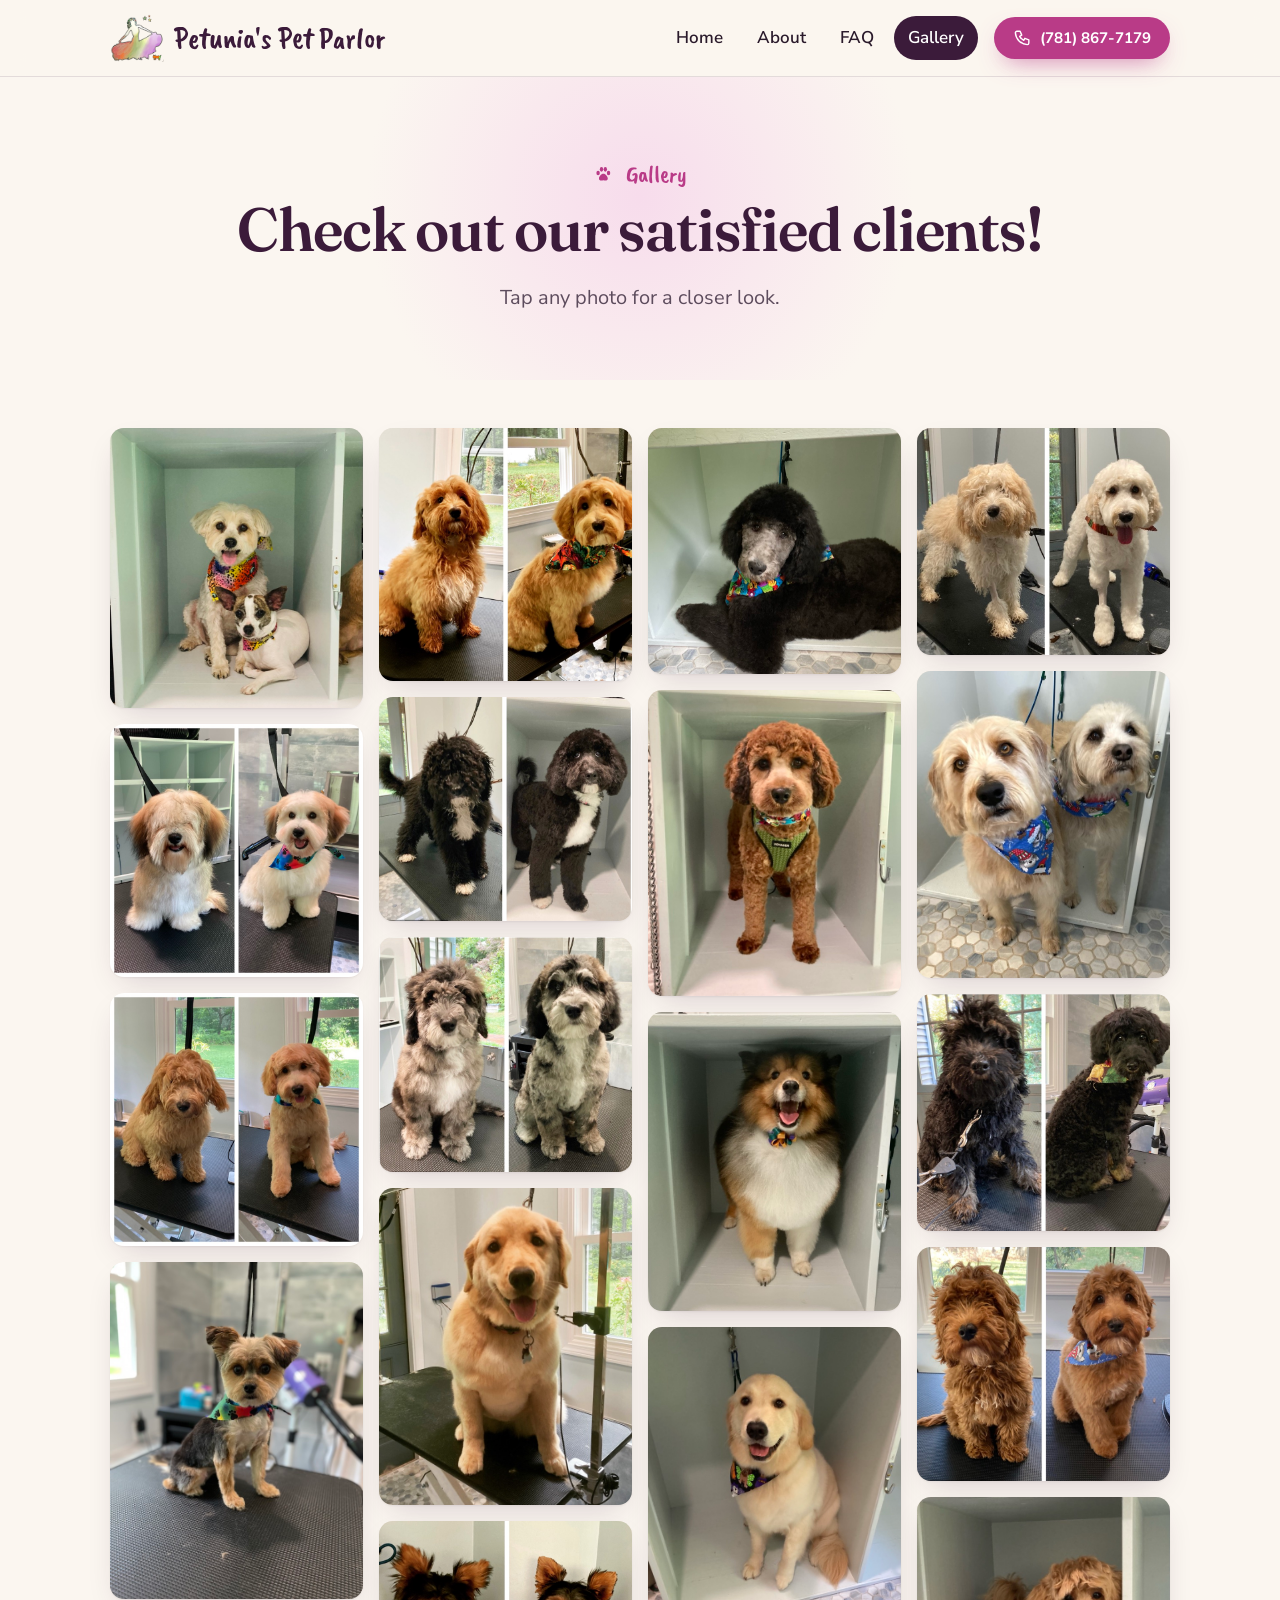
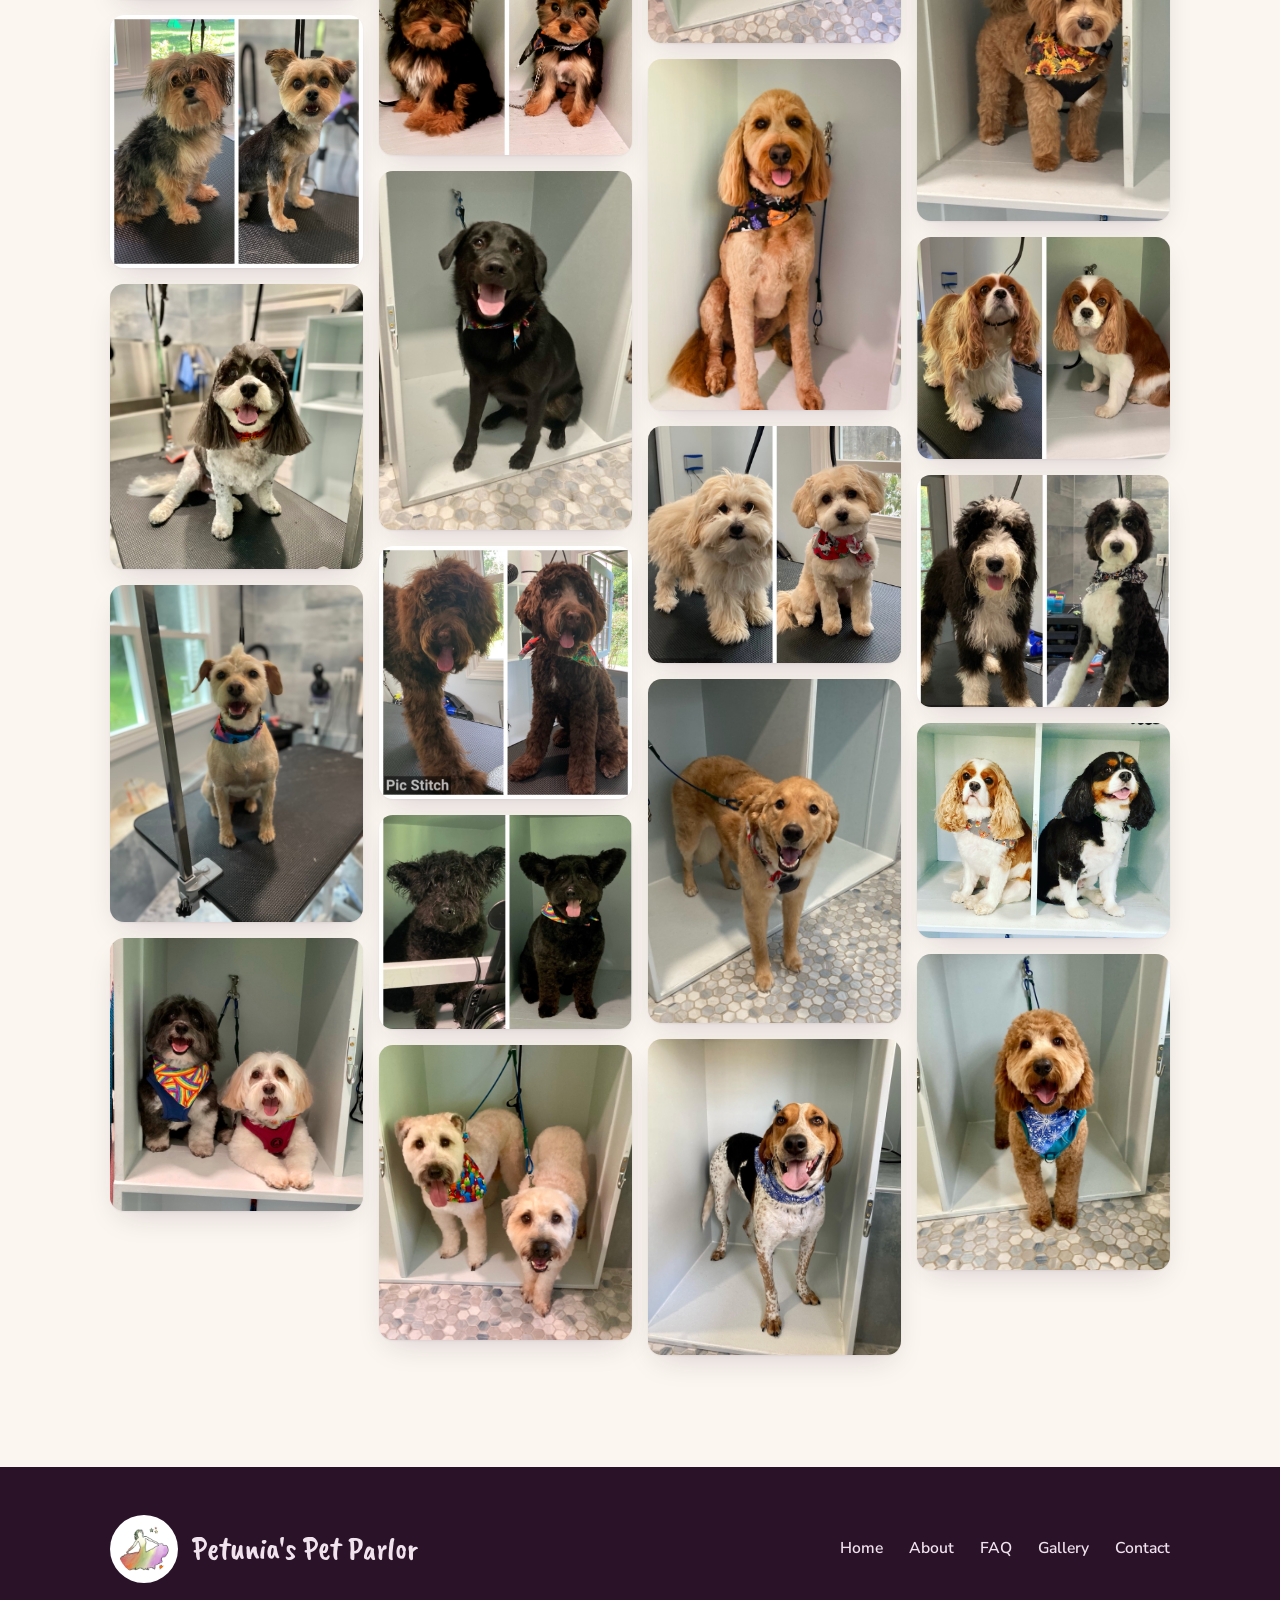
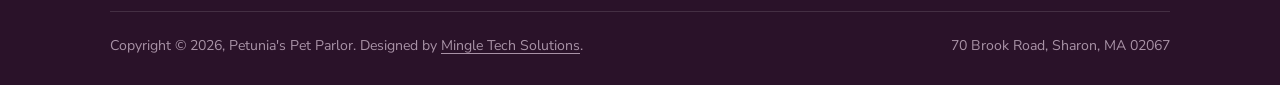
==== gallery.html @ db7cdef4 "Petunia's Pet Parlor site Co-Authored-By: Claude Opus 5.5 <noreply@anthropic.com>" ====
<!DOCTYPE html>
<html lang="en">
<head>
    <meta charset="UTF-8">
    <meta name="viewport" content="width=device-width, initial-scale=1.0">
    <title>Gallery | Petunia's Pet Parlor</title>
    <meta name="description" content="Photos of happy, freshly groomed clients of Petunia's Pet Parlor.">
    <meta name="theme-color" content="#3b1b3a">
    <meta property="og:title" content="Gallery | Petunia's Pet Parlor">
    <meta property="og:description" content="Photos of happy, freshly groomed clients of Petunia's Pet Parlor.">
    <meta property="og:type" content="website">
    <meta property="og:image" content="https://petuniaspetparlor.com/img/me.jpg">
    <link rel="icon" href="./res/favicon.png" type="image/png">
    <link rel="preconnect" href="https://fonts.googleapis.com">
    <link rel="preconnect" href="https://fonts.gstatic.com" crossorigin>
    <link rel="stylesheet" href="https://fonts.googleapis.com/css2?family=Caveat+Brush&family=Fraunces:ital,opsz,wght@0,9..144,400..700;1,9..144,400..700&family=Nunito+Sans:opsz,wght@6..12,400..800&display=swap">
    <link rel="stylesheet" href="./res/site.css">
</head>
<body>
    <a class="skip" href="#main">Skip to content</a>

    <header class="site-header">
        <div class="wrap site-header__inner">
            <a class="brand" href="./" aria-label="Petunia's Pet Parlor home">
                <img src="img/logo_mark.png" alt="" width="280" height="249">
                Petunia's Pet Parlor
            </a>
            <button class="nav-toggle" type="button" aria-controls="nav" aria-expanded="false" aria-label="Toggle navigation"><span></span></button>
            <nav class="nav" id="nav" aria-label="Main">
                <a class="nav__link" href="./">Home</a>
                <a class="nav__link" href="./about">About</a>
                <a class="nav__link" href="./faq">FAQ</a>
                <a class="nav__link" href="./gallery" aria-current="page">Gallery</a>
                <a class="btn btn--primary btn--sm" href="tel:+17818677179"><svg class="icon" aria-hidden="true"><use href="res/icons.svg#phone"/></svg>(781) 867-7179</a>
            </nav>
        </div>
    </header>

    <main id="main">
        <section class="page-head">
            <div class="wrap">
                <p class="eyebrow"><svg class="icon icon--fill" aria-hidden="true"><use href="res/icons.svg#paw"/></svg>Gallery</p>
                <h1>Check out our satisfied clients!</h1>
                <p class="lede">Tap any photo for a closer look.</p>
            </div>
        </section>

        <section class="section">
            <div class="wrap">
                <div class="gallery">
                    <a href="img/gallery/web/3.jpg"><img src="img/gallery/thumb/3.jpg" alt="A freshly groomed client at Petunia's Pet Parlor" width="686" height="760"></a>
                    <a href="img/gallery/web/4.jpg"><img src="img/gallery/thumb/4.jpg" alt="A freshly groomed client at Petunia's Pet Parlor" width="760" height="760"></a>
                    <a href="img/gallery/web/5.jpg"><img src="img/gallery/thumb/5.jpg" alt="A freshly groomed client at Petunia's Pet Parlor" width="760" height="760"></a>
                    <a href="img/gallery/web/6.jpg"><img src="img/gallery/thumb/6.jpg" alt="A freshly groomed client at Petunia's Pet Parlor" width="570" height="760"></a>
                    <a href="img/gallery/web/7.jpg"><img src="img/gallery/thumb/7.jpg" alt="A freshly groomed client at Petunia's Pet Parlor" width="760" height="760"></a>
                    <a href="img/gallery/web/8.jpg"><img src="img/gallery/thumb/8.jpg" alt="A freshly groomed client at Petunia's Pet Parlor" width="677" height="760"></a>
                    <a href="img/gallery/web/9.jpg"><img src="img/gallery/thumb/9.jpg" alt="A freshly groomed client at Petunia's Pet Parlor" width="570" height="760"></a>
                    <a href="img/gallery/web/10.jpg"><img src="img/gallery/thumb/10.jpg" alt="A freshly groomed client at Petunia's Pet Parlor" width="704" height="760"></a>
                    <a href="img/gallery/web/11.jpg"><img src="img/gallery/thumb/11.jpg" alt="A freshly groomed client at Petunia's Pet Parlor" width="760" height="760" loading="lazy"></a>
                    <a href="img/gallery/web/12.jpg"><img src="img/gallery/thumb/12.jpg" alt="A freshly groomed client at Petunia's Pet Parlor" width="760" height="673" loading="lazy"></a>
                    <a href="img/gallery/web/13.jpg"><img src="img/gallery/thumb/13.jpg" alt="A freshly groomed client at Petunia's Pet Parlor" width="760" height="707" loading="lazy"></a>
                    <a href="img/gallery/web/14.jpg"><img src="img/gallery/thumb/14.jpg" alt="A freshly groomed client at Petunia's Pet Parlor" width="608" height="760" loading="lazy"></a>
                    <a href="img/gallery/web/15.jpg"><img src="img/gallery/thumb/15.jpg" alt="A freshly groomed client at Petunia's Pet Parlor" width="760" height="704" loading="lazy"></a>
                    <a href="img/gallery/web/16.jpg"><img src="img/gallery/thumb/16.jpg" alt="A freshly groomed client at Petunia's Pet Parlor" width="535" height="760" loading="lazy"></a>
                    <a href="img/gallery/web/17.jpg"><img src="img/gallery/thumb/17.jpg" alt="A freshly groomed client at Petunia's Pet Parlor" width="760" height="760" loading="lazy"></a>
                    <a href="img/gallery/web/18.jpg"><img src="img/gallery/thumb/18.jpg" alt="A freshly groomed client at Petunia's Pet Parlor" width="760" height="642" loading="lazy"></a>
                    <a href="img/gallery/web/19.jpg"><img src="img/gallery/thumb/19.jpg" alt="A freshly groomed client at Petunia's Pet Parlor" width="652" height="760" loading="lazy"></a>
                    <a href="img/gallery/web/20.jpg"><img src="img/gallery/thumb/20.jpg" alt="A freshly groomed client at Petunia's Pet Parlor" width="760" height="740" loading="lazy"></a>
                    <a href="img/gallery/web/21.jpg"><img src="img/gallery/thumb/21.jpg" alt="A freshly groomed client at Petunia's Pet Parlor" width="628" height="760" loading="lazy"></a>
                    <a href="img/gallery/web/22.jpg"><img src="img/gallery/thumb/22.jpg" alt="A freshly groomed client at Petunia's Pet Parlor" width="643" height="760" loading="lazy"></a>
                    <a href="img/gallery/web/23.jpg"><img src="img/gallery/thumb/23.jpg" alt="A freshly groomed client at Petunia's Pet Parlor" width="609" height="760" loading="lazy"></a>
                    <a href="img/gallery/web/24.jpg"><img src="img/gallery/thumb/24.jpg" alt="A freshly groomed client at Petunia's Pet Parlor" width="548" height="760" loading="lazy"></a>
                    <a href="img/gallery/web/25.jpg"><img src="img/gallery/thumb/25.jpg" alt="A freshly groomed client at Petunia's Pet Parlor" width="760" height="711" loading="lazy"></a>
                    <a href="img/gallery/web/26.jpg"><img src="img/gallery/thumb/26.jpg" alt="A freshly groomed client at Petunia's Pet Parlor" width="559" height="760" loading="lazy"></a>
                    <a href="img/gallery/web/27.jpg"><img src="img/gallery/thumb/27.jpg" alt="A freshly groomed client at Petunia's Pet Parlor" width="608" height="760" loading="lazy"></a>
                    <a href="img/gallery/web/28.jpg"><img src="img/gallery/thumb/28.jpg" alt="A freshly groomed client at Petunia's Pet Parlor" width="760" height="683" loading="lazy"></a>
                    <a href="img/gallery/web/29.jpg"><img src="img/gallery/thumb/29.jpg" alt="A freshly groomed client at Petunia's Pet Parlor" width="627" height="760" loading="lazy"></a>
                    <a href="img/gallery/web/30.jpg"><img src="img/gallery/thumb/30.jpg" alt="A freshly groomed client at Petunia's Pet Parlor" width="760" height="711" loading="lazy"></a>
                    <a href="img/gallery/web/31.jpg"><img src="img/gallery/thumb/31.jpg" alt="A freshly groomed client at Petunia's Pet Parlor" width="760" height="704" loading="lazy"></a>
                    <a href="img/gallery/web/32.jpg"><img src="img/gallery/thumb/32.jpg" alt="A freshly groomed client at Petunia's Pet Parlor" width="594" height="760" loading="lazy"></a>
                    <a href="img/gallery/web/33.jpg"><img src="img/gallery/thumb/33.jpg" alt="A freshly groomed client at Petunia's Pet Parlor" width="760" height="668" loading="lazy"></a>
                    <a href="img/gallery/web/34.jpg"><img src="img/gallery/thumb/34.jpg" alt="A freshly groomed client at Petunia's Pet Parlor" width="760" height="696" loading="lazy"></a>
                    <a href="img/gallery/web/35.jpg"><img src="img/gallery/thumb/35.jpg" alt="A freshly groomed client at Petunia's Pet Parlor" width="760" height="647" loading="lazy"></a>
                    <a href="img/gallery/web/36.jpg"><img src="img/gallery/thumb/36.jpg" alt="A freshly groomed client at Petunia's Pet Parlor" width="608" height="760" loading="lazy"></a>
                </div>
            </div>
        </section>
    </main>

    <footer class="site-footer">
        <div class="wrap">
            <div class="site-footer__top">
                <a class="site-footer__logo" href="./"><img src="img/logo_mark.png" alt="" width="280" height="249" loading="lazy">Petunia's Pet Parlor</a>
                <nav aria-label="Footer">
                    <a href="./">Home</a>
                    <a href="./about">About</a>
                    <a href="./faq">FAQ</a>
                    <a href="./gallery">Gallery</a>
                    <a href="./#contact">Contact</a>
                </nav>
            </div>
            <div class="site-footer__bottom">
                <span>Copyright &copy; <span data-year>2026</span>, Petunia's Pet Parlor. Designed by <a href="https://mingletechsolutions.com/" target="_blank" rel="noopener">Mingle Tech Solutions</a>.</span>
                <span>70 Brook Road, Sharon, MA 02067</span>
            </div>
        </div>
    </footer>

    <dialog class="lightbox" id="lightbox" aria-label="Photo viewer">
        <img alt="">
        <button class="lightbox__close" type="button" aria-label="Close"><svg class="icon" aria-hidden="true"><use href="res/icons.svg#close"/></svg></button>
        <button class="lightbox__prev" type="button" aria-label="Previous photo"><svg class="icon" aria-hidden="true"><use href="res/icons.svg#chevron"/></svg></button>
        <button class="lightbox__next" type="button" aria-label="Next photo"><svg class="icon" aria-hidden="true"><use href="res/icons.svg#chevron"/></svg></button>
        <span class="lightbox__count"></span>
    </dialog>

    <script src="./res/site.js"></script>
</body>
</html>
---- res/site.css ----
/* Petunia's Pet Parlor */

:root {
    --cream: #fbf6f0;
    --cream-deep: #f3e9de;
    --paper: #ffffff;
    --ink: #2a1a2b;
    --ink-soft: #5d4c5d;
    --plum: #3b1b3a;
    --plum-deep: #2a1229;
    --petunia: #b93b87;
    --petunia-dark: #9a2c6e;
    --petunia-soft: #f7dcec;
    --petunia-mist: #fceff6;
    --slate: #6f8c9b;
    --slate-soft: #e3ecf0;
    --line: rgba(59, 27, 58, 0.12);

    --font-display: "Fraunces", Georgia, "Times New Roman", serif;
    --font-body: "Nunito Sans", system-ui, -apple-system, "Segoe UI", Roboto, sans-serif;
    --font-brand: "Caveat Brush", "Comic Sans MS", cursive;

    --radius: 22px;
    --radius-sm: 14px;
    --shadow: 0 1px 2px rgba(59, 27, 58, 0.06), 0 12px 32px -12px rgba(59, 27, 58, 0.22);
    --shadow-lift: 0 2px 4px rgba(59, 27, 58, 0.08), 0 24px 48px -16px rgba(59, 27, 58, 0.32);
    --wrap: 1140px;
}

*, *::before, *::after { box-sizing: border-box; }

html {
    scroll-behavior: smooth;
    scroll-padding-top: 96px;
    -webkit-text-size-adjust: 100%;
}

body {
    margin: 0;
    background: var(--cream);
    color: var(--ink);
    font-family: var(--font-body);
    font-size: 1.0625rem;
    line-height: 1.65;
    -webkit-font-smoothing: antialiased;
    overflow-x: hidden;
}

img { display: block; max-width: 100%; height: auto; }

a { color: var(--petunia-dark); text-underline-offset: 3px; }
a:hover { color: var(--petunia); }

h1, h2, h3 {
    font-family: var(--font-display);
    font-weight: 600;
    line-height: 1.08;
    letter-spacing: -0.02em;
    margin: 0 0 0.5em;
    color: var(--plum);
    text-wrap: balance;
}
h1 { font-size: clamp(2.6rem, 6.4vw, 4.6rem); }
h2 { font-size: clamp(2rem, 4.2vw, 3rem); }
h3 { font-size: 1.35rem; line-height: 1.25; letter-spacing: -0.01em; }
p { margin: 0 0 1.1em; text-wrap: pretty; }

:focus-visible {
    outline: 3px solid var(--petunia);
    outline-offset: 3px;
    border-radius: 6px;
}

.wrap {
    width: 100%;
    max-width: var(--wrap);
    margin-inline: auto;
    padding-inline: clamp(20px, 5vw, 40px);
}

.section { padding-block: clamp(64px, 9vw, 112px); }
.section--tint { background: var(--cream-deep); }

.icon {
    width: 1.25em;
    height: 1.25em;
    flex: none;
    fill: none;
    stroke: currentColor;
    stroke-width: 1.8;
    stroke-linecap: round;
    stroke-linejoin: round;
}
.icon--fill { fill: currentColor; stroke: none; }

.eyebrow {
    display: inline-flex;
    align-items: center;
    gap: 0.5em;
    font-family: var(--font-brand);
    font-size: 1.5rem;
    line-height: 1.1;
    color: var(--petunia);
    margin: 0 0 0.6rem;
}
.eyebrow .icon { width: 0.85em; height: 0.85em; }

.lede {
    font-size: clamp(1.1rem, 1.6vw, 1.25rem);
    color: var(--ink-soft);
    max-width: 34em;
}

.skip {
    position: absolute;
    left: 16px;
    top: -60px;
    z-index: 100;
    padding: 10px 16px;
    background: var(--plum);
    color: #fff;
    border-radius: 10px;
}
.skip:focus { top: 12px; color: #fff; }

/* Buttons */
.btn {
    display: inline-flex;
    align-items: center;
    justify-content: center;
    gap: 0.55em;
    padding: 0.85em 1.5em;
    border: 2px solid transparent;
    border-radius: 999px;
    font: inherit;
    font-weight: 700;
    line-height: 1.2;
    text-decoration: none;
    cursor: pointer;
    transition: transform 0.18s ease, background-color 0.18s ease, box-shadow 0.18s ease, color 0.18s ease;
}
.btn:hover { transform: translateY(-2px); }
.btn--primary {
    background: var(--petunia);
    color: #fff;
    box-shadow: 0 10px 24px -10px rgba(185, 59, 135, 0.7);
}
.btn--primary:hover { background: var(--petunia-dark); color: #fff; }
.btn--ghost { border-color: var(--plum); color: var(--plum); }
.btn--ghost:hover { background: var(--plum); color: #fff; }
.btn--light { background: #fff; color: var(--plum); }
.btn--light:hover { background: var(--petunia-soft); color: var(--plum); }
.btn--sm { padding: 0.6em 1.1em; font-size: 0.95rem; }

.link-arrow {
    display: inline-flex;
    align-items: center;
    gap: 0.4em;
    font-weight: 700;
    text-decoration: none;
}
.link-arrow .icon { transition: transform 0.18s ease; }
.link-arrow:hover .icon { transform: translateX(4px); }

/* Header */
.site-header {
    position: sticky;
    top: 0;
    z-index: 50;
    background: rgba(251, 246, 240, 0.88);
    backdrop-filter: saturate(1.4) blur(12px);
    -webkit-backdrop-filter: saturate(1.4) blur(12px);
    border-bottom: 1px solid var(--line);
}
.site-header__inner {
    display: flex;
    align-items: center;
    justify-content: space-between;
    gap: 16px;
    min-height: 76px;
}
.brand {
    display: inline-flex;
    align-items: center;
    gap: 10px;
    font-family: var(--font-brand);
    font-size: clamp(1.45rem, 3.4vw, 1.9rem);
    line-height: 1;
    color: var(--plum);
    text-decoration: none;
    white-space: nowrap;
}
.brand:hover { color: var(--petunia-dark); }
.brand img { width: 54px; height: auto; transition: transform 0.4s ease; }
.brand:hover img { transform: rotate(-12deg) scale(1.05); }

.nav { display: flex; align-items: center; gap: 6px; }
.nav__link {
    padding: 8px 14px;
    border-radius: 999px;
    color: var(--ink);
    font-weight: 600;
    text-decoration: none;
}
.nav__link:hover { background: var(--petunia-soft); color: var(--plum); }
.nav__link[aria-current="page"] { background: var(--plum); color: #fff; }
.nav .btn { margin-left: 10px; }

.nav-toggle {
    display: none;
    width: 46px;
    height: 46px;
    padding: 0;
    border: 1px solid var(--line);
    border-radius: 12px;
    background: var(--paper);
    color: var(--plum);
    cursor: pointer;
}
.nav-toggle span,
.nav-toggle span::before,
.nav-toggle span::after {
    display: block;
    width: 20px;
    height: 2px;
    margin-inline: auto;
    background: currentColor;
    border-radius: 2px;
    transition: transform 0.2s ease, background-color 0.2s ease;
}
.nav-toggle span { position: relative; }
.nav-toggle span::before,
.nav-toggle span::after { content: ""; position: absolute; left: 0; }
.nav-toggle span::before { top: -6px; }
.nav-toggle span::after { top: 6px; }
.nav-toggle[aria-expanded="true"] span { background: transparent; }
.nav-toggle[aria-expanded="true"] span::before { transform: translateY(6px) rotate(45deg); }
.nav-toggle[aria-expanded="true"] span::after { transform: translateY(-6px) rotate(-45deg); }

@media (max-width: 860px) {
    .nav-toggle { display: block; }
    .nav {
        position: absolute;
        inset: 100% 0 auto 0;
        display: none;
        flex-direction: column;
        align-items: stretch;
        gap: 4px;
        padding: 12px clamp(20px, 5vw, 40px) 20px;
        background: var(--cream);
        border-bottom: 1px solid var(--line);
        box-shadow: 0 24px 32px -24px rgba(59, 27, 58, 0.4);
    }
    .nav.is-open { display: flex; }
    .nav__link { padding: 12px 16px; font-size: 1.1rem; }
    .nav .btn { margin: 8px 0 0; }
}

/* Hero */
.hero {
    position: relative;
    padding-block: clamp(40px, 7vw, 88px) clamp(56px, 8vw, 104px);
    overflow: hidden;
}
.hero::before {
    content: "";
    position: absolute;
    inset: -30% -20% auto auto;
    width: min(70vw, 820px);
    aspect-ratio: 1;
    background: radial-gradient(closest-side, var(--petunia-soft), transparent 72%);
    z-index: -1;
}
.hero__grid {
    display: grid;
    grid-template-columns: 1.05fr 0.95fr;
    align-items: center;
    gap: clamp(32px, 6vw, 80px);
}
.hero h1 em {
    font-style: italic;
    font-weight: 500;
    color: var(--petunia);
}
.hero__actions { display: flex; flex-wrap: wrap; gap: 12px; margin-top: 1.8rem; }
.hero__note {
    display: flex;
    align-items: center;
    gap: 0.5em;
    margin-top: 1.4rem;
    color: var(--ink-soft);
    font-size: 0.98rem;
}
.hero__note .icon { color: var(--petunia); }

.hero__art { position: relative; max-width: 470px; margin-inline: auto; width: 100%; }
.hero__art::before {
    content: "";
    position: absolute;
    inset: 7% -5% -5% 7%;
    border-radius: 999px 999px var(--radius) var(--radius);
    background: var(--petunia);
    transform: rotate(4deg);
}
.hero__photo {
    position: relative;
    width: 100%;
    aspect-ratio: 4 / 5;
    object-fit: cover;
    object-position: 50% 30%;
    border-radius: 999px 999px var(--radius) var(--radius);
    border: 8px solid var(--paper);
    box-shadow: var(--shadow-lift);
}
.hero__mark {
    position: absolute;
    left: -9%;
    bottom: 6%;
    width: 42%;
    aspect-ratio: 1;
    padding: 5%;
    object-fit: contain;
    background: var(--paper);
    border-radius: 50%;
    box-shadow: var(--shadow-lift);
    animation: sway 7s ease-in-out infinite;
}
.hero__badge {
    position: absolute;
    right: -6%;
    top: 14%;
    padding: 10px 16px;
    background: var(--paper);
    border-radius: 999px;
    box-shadow: var(--shadow);
    font-family: var(--font-brand);
    font-size: 1.25rem;
    line-height: 1;
    color: var(--plum);
    transform: rotate(6deg);
}
@keyframes sway {
    0%, 100% { transform: rotate(-8deg); }
    50% { transform: rotate(5deg); }
}

@media (max-width: 860px) {
    .hero__grid { grid-template-columns: 1fr; }
    .hero__art { max-width: 300px; margin-top: 8px; }
    .hero__copy { text-align: center; }
    .hero__copy .lede { margin-inline: auto; }
    .hero__actions, .hero__note { justify-content: center; }
    .hero__badge { right: -4%; }
}

/* Info strip */
.facts {
    display: grid;
    grid-template-columns: repeat(3, 1fr);
    gap: 1px;
    background: var(--line);
    border: 1px solid var(--line);
    border-radius: var(--radius);
    overflow: hidden;
    box-shadow: var(--shadow);
}
.fact {
    display: flex;
    align-items: flex-start;
    gap: 14px;
    padding: 22px 24px;
    background: var(--paper);
    color: inherit;
    text-decoration: none;
}
a.fact:hover { background: var(--petunia-mist); color: inherit; }
.fact__icon {
    display: grid;
    place-items: center;
    width: 44px;
    height: 44px;
    flex: none;
    border-radius: 50%;
    background: var(--petunia-soft);
    color: var(--petunia-dark);
}
.fact strong { display: block; font-family: var(--font-display); font-size: 1.1rem; color: var(--plum); }
.fact div span { color: var(--ink-soft); font-size: 0.98rem; line-height: 1.45; display: block; }
@media (max-width: 780px) { .facts { grid-template-columns: 1fr; } }

/* Split (image + copy) */
.split {
    display: grid;
    grid-template-columns: 1fr 1fr;
    align-items: center;
    gap: clamp(32px, 6vw, 80px);
}
.split--top { align-items: start; }
.split__photo {
    position: relative;
}
.split__photo img {
    width: 100%;
    border-radius: var(--radius);
    box-shadow: var(--shadow-lift);
}
.split__photo::before {
    content: "";
    position: absolute;
    inset: 18px -18px -18px 18px;
    border-radius: var(--radius);
    background: var(--slate-soft);
    border: 2px dashed var(--slate);
    opacity: 0.8;
}
.split__photo img { position: relative; }
.split__photo figcaption {
    position: absolute;
    left: 20px;
    bottom: 20px;
    padding: 8px 16px;
    background: var(--paper);
    border-radius: 999px;
    font-family: var(--font-brand);
    font-size: 1.3rem;
    line-height: 1;
    color: var(--plum);
    box-shadow: var(--shadow);
}
@media (max-width: 860px) {
    .split { grid-template-columns: 1fr; }
    .split__photo { margin-right: 18px; }
}

.stats { display: flex; flex-wrap: wrap; gap: 12px 36px; margin: 1.6rem 0 1.8rem; padding: 0; list-style: none; }
.stats li { line-height: 1.3; color: var(--ink-soft); font-size: 0.95rem; max-width: 12em; }
.stats b {
    display: block;
    font-family: var(--font-display);
    font-size: 2.2rem;
    font-weight: 600;
    color: var(--petunia);
    line-height: 1;
    margin-bottom: 4px;
}

/* Included list */
.included {
    display: grid;
    grid-template-columns: 1.15fr 0.85fr;
    gap: clamp(20px, 3vw, 32px);
    margin-top: 2.4rem;
}
.panel {
    padding: clamp(24px, 3.5vw, 40px);
    background: var(--paper);
    border-radius: var(--radius);
    box-shadow: var(--shadow);
}
.panel--plum { background: var(--plum); color: #f4e6ef; }
.panel--plum h3 { color: #fff; }
.panel h3 { margin-bottom: 1rem; }
.checks {
    display: grid;
    grid-template-columns: repeat(2, 1fr);
    gap: 12px 24px;
    margin: 0;
    padding: 0;
    list-style: none;
}
.checks li { display: flex; align-items: flex-start; gap: 10px; line-height: 1.4; }
.checks .icon {
    width: 22px;
    height: 22px;
    padding: 4px;
    margin-top: 1px;
    border-radius: 50%;
    background: var(--petunia-soft);
    color: var(--petunia-dark);
    stroke-width: 3;
}
.panel--plum .checks { grid-template-columns: 1fr; }
.panel--plum .checks .icon { background: rgba(255, 255, 255, 0.14); color: #ffc4e6; }
@media (max-width: 860px) { .included { grid-template-columns: 1fr; } }
@media (max-width: 520px) { .checks { grid-template-columns: 1fr; } }

.section-head {
    display: flex;
    align-items: flex-end;
    justify-content: space-between;
    flex-wrap: wrap;
    gap: 12px 24px;
}
.section-head h2 { margin-bottom: 0; }
.section-head--center { flex-direction: column; align-items: center; text-align: center; }

/* Gallery teaser */
.strip {
    display: grid;
    grid-template-columns: repeat(6, 1fr);
    gap: 14px;
    margin-top: 2.2rem;
}
.strip a {
    display: block;
    border-radius: var(--radius-sm);
    overflow: hidden;
    box-shadow: var(--shadow);
    transition: transform 0.25s ease, box-shadow 0.25s ease;
}
.strip a:nth-child(odd) { transform: rotate(-2deg); }
.strip a:nth-child(even) { transform: rotate(2deg) translateY(10px); }
.strip a:hover { transform: rotate(0) scale(1.05); box-shadow: var(--shadow-lift); z-index: 1; position: relative; }
.strip img { width: 100%; aspect-ratio: 4 / 5; object-fit: cover; }
@media (max-width: 860px) {
    .strip { grid-template-columns: repeat(3, 1fr); }
}

/* Quote */
.quote {
    position: relative;
    background: var(--plum);
    color: #fff;
    text-align: center;
    overflow: hidden;
}
.quote blockquote { position: relative; margin: 0 auto; max-width: 21em; z-index: 1; }
.quote p {
    font-family: var(--font-display);
    font-style: italic;
    font-weight: 400;
    font-size: clamp(1.7rem, 4vw, 2.75rem);
    line-height: 1.25;
    letter-spacing: -0.015em;
    margin-bottom: 0.8em;
    text-wrap: balance;
}
.quote footer { font-family: var(--font-brand); font-size: 1.4rem; color: #f3a9d4; }

/* Contact */
.contact { display: grid; grid-template-columns: 1fr 1fr; gap: clamp(24px, 4vw, 48px); align-items: stretch; }
.contact__list { display: grid; gap: 12px; margin: 1.8rem 0 0; padding: 0; list-style: none; }
.contact__item {
    display: flex;
    align-items: center;
    gap: 16px;
    padding: 16px 18px;
    background: var(--paper);
    border: 1px solid var(--line);
    border-radius: var(--radius-sm);
    color: var(--ink);
    text-decoration: none;
    transition: transform 0.18s ease, border-color 0.18s ease, box-shadow 0.18s ease;
}
a.contact__item:hover {
    transform: translateX(4px);
    border-color: var(--petunia);
    box-shadow: var(--shadow);
    color: var(--ink);
}
.contact__item small {
    display: block;
    font-size: 0.78rem;
    font-weight: 700;
    letter-spacing: 0.09em;
    text-transform: uppercase;
    color: var(--ink-soft);
    line-height: 1.3;
}
.contact__item b { font-size: 1.08rem; line-height: 1.35; overflow-wrap: anywhere; }
.contact__side { display: flex; flex-direction: column; gap: 16px; }
.hours { padding: 24px 28px; }
.hours h3 { display: flex; align-items: center; gap: 10px; margin-bottom: 0.8rem; }
.hours h3 .icon { color: var(--petunia); }
.hours dl { margin: 0; }
.hours div { display: flex; justify-content: space-between; gap: 16px; padding: 10px 0; border-top: 1px dashed var(--line); }
.hours dt { font-weight: 700; }
.hours dd { margin: 0; color: var(--ink-soft); }
.map {
    flex: 1;
    min-height: 260px;
    border-radius: var(--radius);
    overflow: hidden;
    box-shadow: var(--shadow);
    background: var(--cream-deep);
}
.map iframe { display: block; width: 100%; height: 100%; min-height: 260px; border: 0; }
@media (max-width: 860px) { .contact { grid-template-columns: 1fr; } }

/* Inner page heading */
.page-head {
    position: relative;
    padding-block: clamp(48px, 7vw, 84px) clamp(28px, 4vw, 44px);
    text-align: center;
    overflow: hidden;
}
.page-head::before {
    content: "";
    position: absolute;
    left: 50%;
    top: -260px;
    width: 760px;
    max-width: 130vw;
    aspect-ratio: 1;
    translate: -50% 0;
    background: radial-gradient(closest-side, var(--petunia-soft), transparent 72%);
    z-index: -1;
}
.page-head h1 { font-size: clamp(2.4rem, 5.6vw, 3.8rem); margin-bottom: 0.3em; }
.page-head .lede { margin-inline: auto; }
.page-head + .section { padding-top: clamp(24px, 4vw, 48px); }

.prose p { color: var(--ink-soft); }
.prose p:first-of-type { font-size: 1.15rem; color: var(--ink); }

/* FAQ */
.faq { max-width: 820px; margin-inline: auto; display: grid; gap: 14px; }
.faq details {
    background: var(--paper);
    border: 1px solid var(--line);
    border-radius: var(--radius-sm);
    transition: box-shadow 0.2s ease, border-color 0.2s ease;
}
.faq details[open] { border-color: transparent; box-shadow: var(--shadow); }
.faq summary {
    display: flex;
    align-items: center;
    justify-content: space-between;
    gap: 16px;
    padding: 20px 24px;
    font-family: var(--font-display);
    font-size: clamp(1.15rem, 2.2vw, 1.4rem);
    font-weight: 600;
    line-height: 1.25;
    color: var(--plum);
    cursor: pointer;
    list-style: none;
    border-radius: var(--radius-sm);
}
.faq summary::-webkit-details-marker { display: none; }
.faq summary::after {
    content: "";
    width: 34px;
    height: 34px;
    flex: none;
    border-radius: 50%;
    background:
        linear-gradient(var(--petunia-dark), var(--petunia-dark)) center / 14px 2px no-repeat,
        linear-gradient(var(--petunia-dark), var(--petunia-dark)) center / 2px 14px no-repeat,
        var(--petunia-soft);
    transition: transform 0.25s ease;
}
.faq details[open] summary::after {
    transform: rotate(45deg);
}
.faq__body { padding: 0 24px 22px; color: var(--ink-soft); }
.faq__body p:last-child { margin-bottom: 0; }

.cta-band {
    display: flex;
    align-items: center;
    justify-content: space-between;
    flex-wrap: wrap;
    gap: 20px;
    max-width: 820px;
    margin: clamp(36px, 5vw, 56px) auto 0;
    padding: clamp(24px, 4vw, 36px);
    background: var(--plum);
    color: #f4e6ef;
    border-radius: var(--radius);
}
.cta-band h2 { color: #fff; font-size: clamp(1.5rem, 3vw, 2rem); margin-bottom: 0.2em; }
.cta-band p { margin: 0; }

/* Gallery */
.gallery {
    columns: 4 220px;
    column-gap: 16px;
}
.gallery a {
    display: block;
    margin-bottom: 16px;
    border-radius: var(--radius-sm);
    overflow: hidden;
    background: var(--cream-deep);
    break-inside: avoid;
    box-shadow: var(--shadow);
    cursor: zoom-in;
}
.gallery img {
    width: 100%;
    transition: transform 0.4s ease;
}
.gallery a:hover img { transform: scale(1.04); }
@media (max-width: 520px) {
    .gallery { columns: 2; column-gap: 10px; }
    .gallery a { margin-bottom: 10px; }
}

.lightbox {
    width: 100vw;
    height: 100dvh;
    max-width: none;
    max-height: none;
    margin: 0;
    padding: 0;
    border: 0;
    background: rgba(31, 12, 30, 0.94);
    color: #fff;
}
.lightbox::backdrop { background: rgba(31, 12, 30, 0.94); }
.lightbox[open] { display: grid; place-items: center; }
.lightbox img {
    max-width: min(92vw, 1400px);
    max-height: 86dvh;
    width: auto;
    border-radius: 10px;
    box-shadow: 0 30px 80px rgba(0, 0, 0, 0.5);
}
.lightbox button {
    position: absolute;
    display: grid;
    place-items: center;
    width: 50px;
    height: 50px;
    padding: 0;
    border: 0;
    border-radius: 50%;
    background: rgba(255, 255, 255, 0.14);
    color: #fff;
    cursor: pointer;
    transition: background-color 0.18s ease;
}
.lightbox button:hover { background: var(--petunia); }
.lightbox button .icon { width: 24px; height: 24px; stroke-width: 2.2; }
.lightbox__close { top: 16px; right: 16px; }
.lightbox__prev { left: 16px; top: 50%; translate: 0 -50%; }
.lightbox__prev .icon { transform: scaleX(-1); }
.lightbox__next { right: 16px; top: 50%; translate: 0 -50%; }
.lightbox__count {
    position: absolute;
    bottom: 18px;
    left: 50%;
    translate: -50% 0;
    font-size: 0.9rem;
    letter-spacing: 0.08em;
    opacity: 0.75;
}
@media (max-width: 640px) {
    .lightbox__prev, .lightbox__next { top: auto; bottom: 12px; translate: none; }
}

/* Footer */
.site-footer {
    background: var(--plum-deep);
    color: #cdb9cb;
    padding-block: 48px 28px;
    font-size: 0.98rem;
}
.site-footer a { color: #f1e3ee; text-decoration: none; }
.site-footer a:hover { color: #f3a9d4; }
.site-footer__top {
    display: flex;
    align-items: center;
    justify-content: space-between;
    flex-wrap: wrap;
    gap: 24px 40px;
    padding-bottom: 28px;
    border-bottom: 1px solid rgba(255, 255, 255, 0.12);
}
.site-footer__logo {
    display: inline-flex;
    align-items: center;
    gap: 14px;
    font-family: var(--font-brand);
    font-size: clamp(1.6rem, 4vw, 2rem);
    line-height: 1;
}
.site-footer__logo img {
    width: 68px;
    height: 68px;
    padding: 8px;
    object-fit: contain;
    background: #fff;
    border-radius: 50%;
}
.site-footer nav { display: flex; flex-wrap: wrap; gap: 8px 26px; font-weight: 600; }
.site-footer__bottom {
    display: flex;
    justify-content: space-between;
    flex-wrap: wrap;
    gap: 8px 24px;
    padding-top: 22px;
    font-size: 0.88rem;
    color: #a892a6;
}
.site-footer__bottom a { color: inherit; text-decoration: underline; }

/* Scroll reveal */
.reveal { opacity: 0; transform: translateY(18px); transition: opacity 0.6s ease, transform 0.6s ease; }
.reveal.is-visible { opacity: 1; transform: none; }

@media (prefers-reduced-motion: reduce) {
    html { scroll-behavior: auto; }
    *, *::before, *::after { animation: none !important; transition: none !important; }
    .reveal { opacity: 1; transform: none; }
}

@media (max-width: 520px) {
    .contact__item { gap: 12px; padding: 14px; }
    .contact__item b { font-size: 0.9rem; }
}
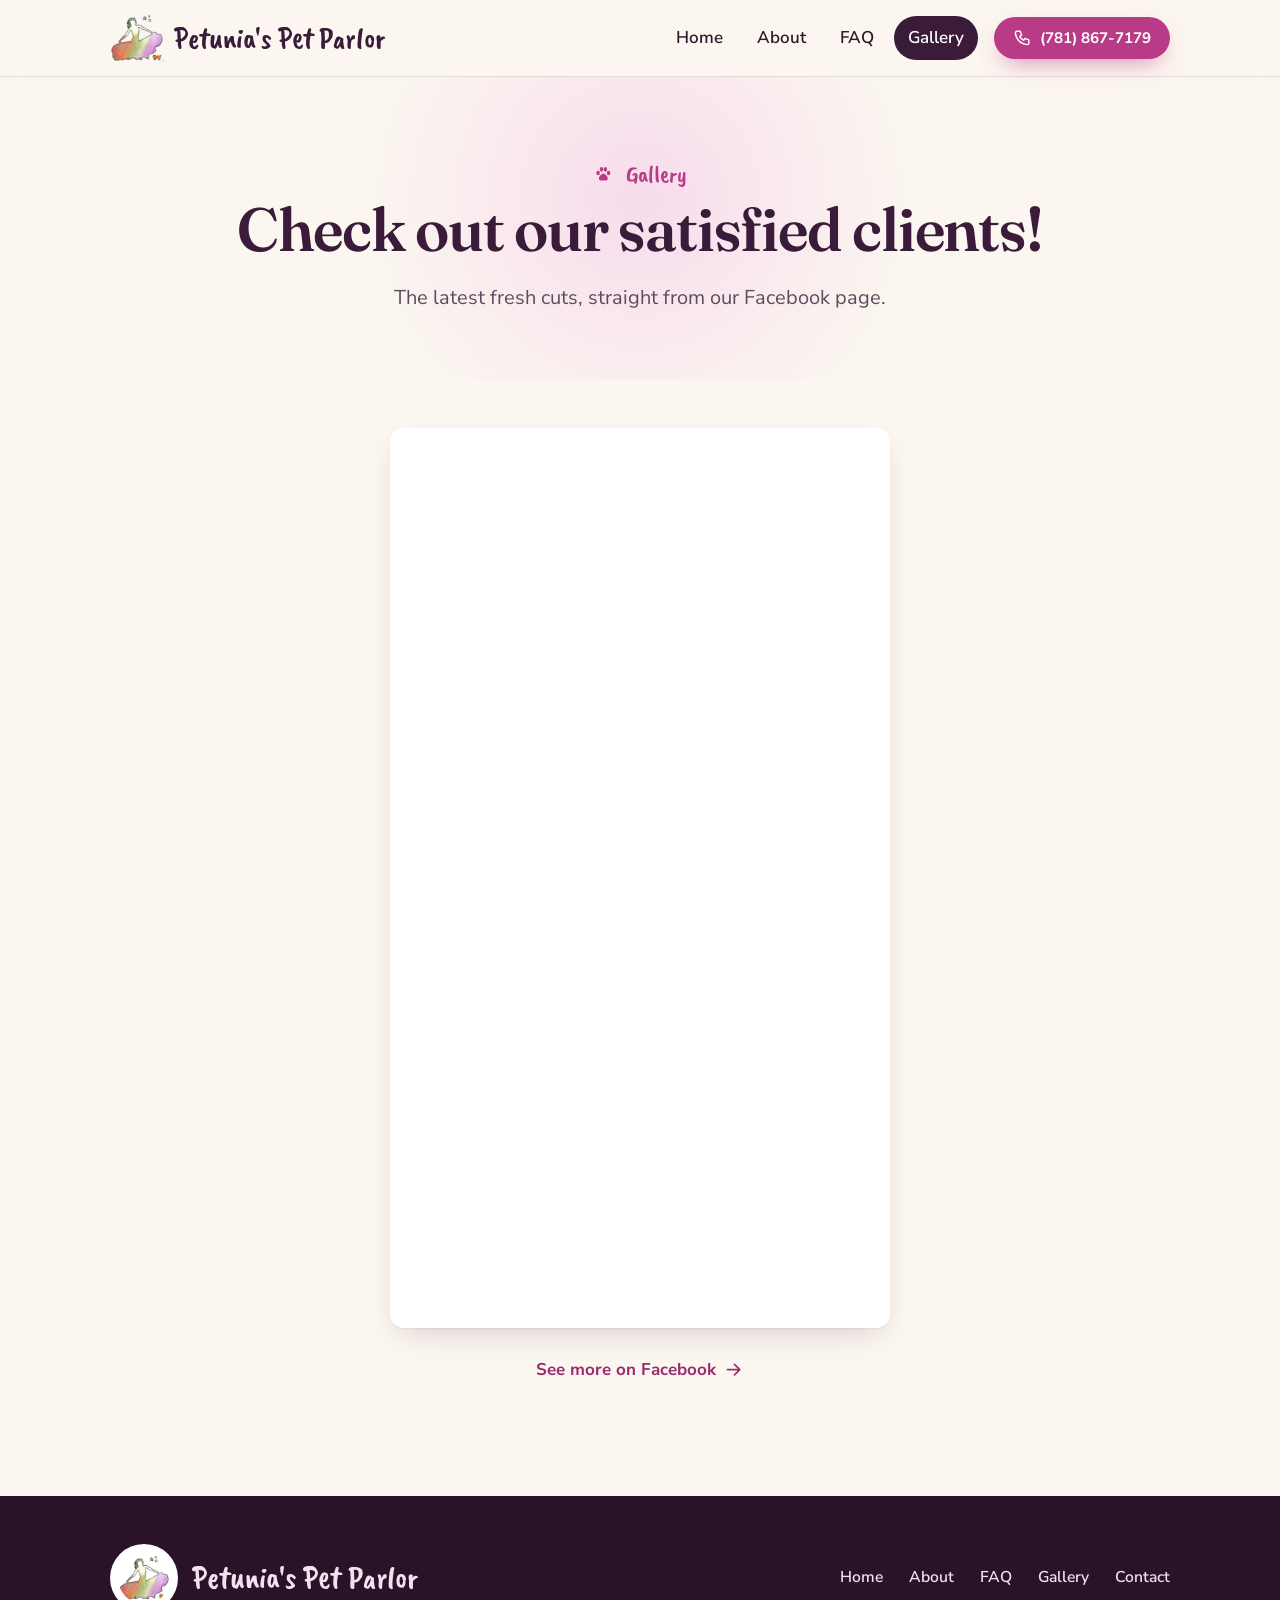
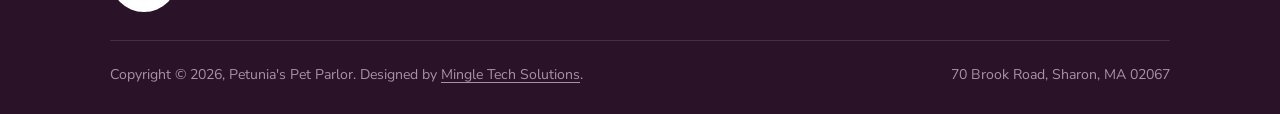
==== commit e02f7939: "Add Google reviews carousel and Facebook feed gallery Replace the manual gallery photos with the Fac" ====
--- a/gallery.html
+++ b/gallery.html
@@ -4,10 +4,10 @@
     <meta charset="UTF-8">
     <meta name="viewport" content="width=device-width, initial-scale=1.0">
     <title>Gallery | Petunia's Pet Parlor</title>
-    <meta name="description" content="Photos of happy, freshly groomed clients of Petunia's Pet Parlor.">
+    <meta name="description" content="The latest photos of happy, freshly groomed clients from Petunia's Pet Parlor's Facebook page.">
     <meta name="theme-color" content="#3b1b3a">
     <meta property="og:title" content="Gallery | Petunia's Pet Parlor">
-    <meta property="og:description" content="Photos of happy, freshly groomed clients of Petunia's Pet Parlor.">
+    <meta property="og:description" content="The latest photos of happy, freshly groomed clients from Petunia's Pet Parlor's Facebook page.">
     <meta property="og:type" content="website">
     <meta property="og:image" content="https://petuniaspetparlor.com/img/me.jpg">
     <link rel="icon" href="./res/favicon.png" type="image/png">
@@ -41,47 +41,15 @@
             <div class="wrap">
                 <p class="eyebrow"><svg class="icon icon--fill" aria-hidden="true"><use href="res/icons.svg#paw"/></svg>Gallery</p>
                 <h1>Check out our satisfied clients!</h1>
-                <p class="lede">Tap any photo for a closer look.</p>
+                <p class="lede">The latest fresh cuts, straight from our Facebook page.</p>
             </div>
         </section>
 
         <section class="section">
             <div class="wrap">
-                <div class="gallery">
-                    <a href="img/gallery/web/3.jpg"><img src="img/gallery/thumb/3.jpg" alt="A freshly groomed client at Petunia's Pet Parlor" width="686" height="760"></a>
-                    <a href="img/gallery/web/4.jpg"><img src="img/gallery/thumb/4.jpg" alt="A freshly groomed client at Petunia's Pet Parlor" width="760" height="760"></a>
-                    <a href="img/gallery/web/5.jpg"><img src="img/gallery/thumb/5.jpg" alt="A freshly groomed client at Petunia's Pet Parlor" width="760" height="760"></a>
-                    <a href="img/gallery/web/6.jpg"><img src="img/gallery/thumb/6.jpg" alt="A freshly groomed client at Petunia's Pet Parlor" width="570" height="760"></a>
-                    <a href="img/gallery/web/7.jpg"><img src="img/gallery/thumb/7.jpg" alt="A freshly groomed client at Petunia's Pet Parlor" width="760" height="760"></a>
-                    <a href="img/gallery/web/8.jpg"><img src="img/gallery/thumb/8.jpg" alt="A freshly groomed client at Petunia's Pet Parlor" width="677" height="760"></a>
-                    <a href="img/gallery/web/9.jpg"><img src="img/gallery/thumb/9.jpg" alt="A freshly groomed client at Petunia's Pet Parlor" width="570" height="760"></a>
-                    <a href="img/gallery/web/10.jpg"><img src="img/gallery/thumb/10.jpg" alt="A freshly groomed client at Petunia's Pet Parlor" width="704" height="760"></a>
-                    <a href="img/gallery/web/11.jpg"><img src="img/gallery/thumb/11.jpg" alt="A freshly groomed client at Petunia's Pet Parlor" width="760" height="760" loading="lazy"></a>
-                    <a href="img/gallery/web/12.jpg"><img src="img/gallery/thumb/12.jpg" alt="A freshly groomed client at Petunia's Pet Parlor" width="760" height="673" loading="lazy"></a>
-                    <a href="img/gallery/web/13.jpg"><img src="img/gallery/thumb/13.jpg" alt="A freshly groomed client at Petunia's Pet Parlor" width="760" height="707" loading="lazy"></a>
-                    <a href="img/gallery/web/14.jpg"><img src="img/gallery/thumb/14.jpg" alt="A freshly groomed client at Petunia's Pet Parlor" width="608" height="760" loading="lazy"></a>
-                    <a href="img/gallery/web/15.jpg"><img src="img/gallery/thumb/15.jpg" alt="A freshly groomed client at Petunia's Pet Parlor" width="760" height="704" loading="lazy"></a>
-                    <a href="img/gallery/web/16.jpg"><img src="img/gallery/thumb/16.jpg" alt="A freshly groomed client at Petunia's Pet Parlor" width="535" height="760" loading="lazy"></a>
-                    <a href="img/gallery/web/17.jpg"><img src="img/gallery/thumb/17.jpg" alt="A freshly groomed client at Petunia's Pet Parlor" width="760" height="760" loading="lazy"></a>
-                    <a href="img/gallery/web/18.jpg"><img src="img/gallery/thumb/18.jpg" alt="A freshly groomed client at Petunia's Pet Parlor" width="760" height="642" loading="lazy"></a>
-                    <a href="img/gallery/web/19.jpg"><img src="img/gallery/thumb/19.jpg" alt="A freshly groomed client at Petunia's Pet Parlor" width="652" height="760" loading="lazy"></a>
-                    <a href="img/gallery/web/20.jpg"><img src="img/gallery/thumb/20.jpg" alt="A freshly groomed client at Petunia's Pet Parlor" width="760" height="740" loading="lazy"></a>
-                    <a href="img/gallery/web/21.jpg"><img src="img/gallery/thumb/21.jpg" alt="A freshly groomed client at Petunia's Pet Parlor" width="628" height="760" loading="lazy"></a>
-                    <a href="img/gallery/web/22.jpg"><img src="img/gallery/thumb/22.jpg" alt="A freshly groomed client at Petunia's Pet Parlor" width="643" height="760" loading="lazy"></a>
-                    <a href="img/gallery/web/23.jpg"><img src="img/gallery/thumb/23.jpg" alt="A freshly groomed client at Petunia's Pet Parlor" width="609" height="760" loading="lazy"></a>
-                    <a href="img/gallery/web/24.jpg"><img src="img/gallery/thumb/24.jpg" alt="A freshly groomed client at Petunia's Pet Parlor" width="548" height="760" loading="lazy"></a>
-                    <a href="img/gallery/web/25.jpg"><img src="img/gallery/thumb/25.jpg" alt="A freshly groomed client at Petunia's Pet Parlor" width="760" height="711" loading="lazy"></a>
-                    <a href="img/gallery/web/26.jpg"><img src="img/gallery/thumb/26.jpg" alt="A freshly groomed client at Petunia's Pet Parlor" width="559" height="760" loading="lazy"></a>
-                    <a href="img/gallery/web/27.jpg"><img src="img/gallery/thumb/27.jpg" alt="A freshly groomed client at Petunia's Pet Parlor" width="608" height="760" loading="lazy"></a>
-                    <a href="img/gallery/web/28.jpg"><img src="img/gallery/thumb/28.jpg" alt="A freshly groomed client at Petunia's Pet Parlor" width="760" height="683" loading="lazy"></a>
-                    <a href="img/gallery/web/29.jpg"><img src="img/gallery/thumb/29.jpg" alt="A freshly groomed client at Petunia's Pet Parlor" width="627" height="760" loading="lazy"></a>
-                    <a href="img/gallery/web/30.jpg"><img src="img/gallery/thumb/30.jpg" alt="A freshly groomed client at Petunia's Pet Parlor" width="760" height="711" loading="lazy"></a>
-                    <a href="img/gallery/web/31.jpg"><img src="img/gallery/thumb/31.jpg" alt="A freshly groomed client at Petunia's Pet Parlor" width="760" height="704" loading="lazy"></a>
-                    <a href="img/gallery/web/32.jpg"><img src="img/gallery/thumb/32.jpg" alt="A freshly groomed client at Petunia's Pet Parlor" width="594" height="760" loading="lazy"></a>
-                    <a href="img/gallery/web/33.jpg"><img src="img/gallery/thumb/33.jpg" alt="A freshly groomed client at Petunia's Pet Parlor" width="760" height="668" loading="lazy"></a>
-                    <a href="img/gallery/web/34.jpg"><img src="img/gallery/thumb/34.jpg" alt="A freshly groomed client at Petunia's Pet Parlor" width="760" height="696" loading="lazy"></a>
-                    <a href="img/gallery/web/35.jpg"><img src="img/gallery/thumb/35.jpg" alt="A freshly groomed client at Petunia's Pet Parlor" width="760" height="647" loading="lazy"></a>
-                    <a href="img/gallery/web/36.jpg"><img src="img/gallery/thumb/36.jpg" alt="A freshly groomed client at Petunia's Pet Parlor" width="608" height="760" loading="lazy"></a>
+                <div class="fb-feed">
+                    <iframe src="https://www.facebook.com/plugins/page.php?href=https%3A%2F%2Fwww.facebook.com%2FPetuniasPetParlor%2F&amp;tabs=timeline&amp;width=500&amp;height=900&amp;small_header=true&amp;adapt_container_width=true&amp;hide_cover=false&amp;show_facepile=false" title="Petunia's Pet Parlor on Facebook" width="500" height="900" loading="lazy" scrolling="no" frameborder="0" allowfullscreen allow="autoplay; clipboard-write; encrypted-media; picture-in-picture; web-share"></iframe>
+                    <a class="link-arrow" href="https://www.facebook.com/PetuniasPetParlor/" target="_blank" rel="noopener">See more on Facebook <svg class="icon" aria-hidden="true"><use href="res/icons.svg#arrow"/></svg></a>
                 </div>
             </div>
         </section>
@@ -106,14 +74,6 @@
         </div>
     </footer>
 
-    <dialog class="lightbox" id="lightbox" aria-label="Photo viewer">
-        <img alt="">
-        <button class="lightbox__close" type="button" aria-label="Close"><svg class="icon" aria-hidden="true"><use href="res/icons.svg#close"/></svg></button>
-        <button class="lightbox__prev" type="button" aria-label="Previous photo"><svg class="icon" aria-hidden="true"><use href="res/icons.svg#chevron"/></svg></button>
-        <button class="lightbox__next" type="button" aria-label="Next photo"><svg class="icon" aria-hidden="true"><use href="res/icons.svg#chevron"/></svg></button>
-        <span class="lightbox__count"></span>
-    </dialog>
-
     <script src="./res/site.js"></script>
 </body>
 </html>
--- a/res/site.css
+++ b/res/site.css
@@ -494,28 +494,6 @@
 .section-head h2 { margin-bottom: 0; }
 .section-head--center { flex-direction: column; align-items: center; text-align: center; }
 
-/* Gallery teaser */
-.strip {
-    display: grid;
-    grid-template-columns: repeat(6, 1fr);
-    gap: 14px;
-    margin-top: 2.2rem;
-}
-.strip a {
-    display: block;
-    border-radius: var(--radius-sm);
-    overflow: hidden;
-    box-shadow: var(--shadow);
-    transition: transform 0.25s ease, box-shadow 0.25s ease;
-}
-.strip a:nth-child(odd) { transform: rotate(-2deg); }
-.strip a:nth-child(even) { transform: rotate(2deg) translateY(10px); }
-.strip a:hover { transform: rotate(0) scale(1.05); box-shadow: var(--shadow-lift); z-index: 1; position: relative; }
-.strip img { width: 100%; aspect-ratio: 4 / 5; object-fit: cover; }
-@media (max-width: 860px) {
-    .strip { grid-template-columns: repeat(3, 1fr); }
-}
-
 /* Quote */
 .quote {
     position: relative;
@@ -536,6 +514,9 @@
     text-wrap: balance;
 }
 .quote footer { font-family: var(--font-brand); font-size: 1.4rem; color: #f3a9d4; }
+
+/* Reviews (Starwall embed) */
+.reviews { min-height: 240px; }
 
 /* Contact */
 .contact { display: grid; grid-template-columns: 1fr 1fr; gap: clamp(24px, 4vw, 48px); align-items: stretch; }
@@ -672,82 +653,15 @@
 .cta-band h2 { color: #fff; font-size: clamp(1.5rem, 3vw, 2rem); margin-bottom: 0.2em; }
 .cta-band p { margin: 0; }
 
-/* Gallery */
-.gallery {
-    columns: 4 220px;
-    column-gap: 16px;
-}
-.gallery a {
-    display: block;
-    margin-bottom: 16px;
+/* Gallery (Facebook feed) */
+.fb-feed { display: grid; justify-items: center; gap: 28px; }
+.fb-feed iframe {
+    width: 100%;
+    max-width: 500px;
+    border: 0;
     border-radius: var(--radius-sm);
-    overflow: hidden;
-    background: var(--cream-deep);
-    break-inside: avoid;
+    background: var(--paper);
     box-shadow: var(--shadow);
-    cursor: zoom-in;
-}
-.gallery img {
-    width: 100%;
-    transition: transform 0.4s ease;
-}
-.gallery a:hover img { transform: scale(1.04); }
-@media (max-width: 520px) {
-    .gallery { columns: 2; column-gap: 10px; }
-    .gallery a { margin-bottom: 10px; }
-}
-
-.lightbox {
-    width: 100vw;
-    height: 100dvh;
-    max-width: none;
-    max-height: none;
-    margin: 0;
-    padding: 0;
-    border: 0;
-    background: rgba(31, 12, 30, 0.94);
-    color: #fff;
-}
-.lightbox::backdrop { background: rgba(31, 12, 30, 0.94); }
-.lightbox[open] { display: grid; place-items: center; }
-.lightbox img {
-    max-width: min(92vw, 1400px);
-    max-height: 86dvh;
-    width: auto;
-    border-radius: 10px;
-    box-shadow: 0 30px 80px rgba(0, 0, 0, 0.5);
-}
-.lightbox button {
-    position: absolute;
-    display: grid;
-    place-items: center;
-    width: 50px;
-    height: 50px;
-    padding: 0;
-    border: 0;
-    border-radius: 50%;
-    background: rgba(255, 255, 255, 0.14);
-    color: #fff;
-    cursor: pointer;
-    transition: background-color 0.18s ease;
-}
-.lightbox button:hover { background: var(--petunia); }
-.lightbox button .icon { width: 24px; height: 24px; stroke-width: 2.2; }
-.lightbox__close { top: 16px; right: 16px; }
-.lightbox__prev { left: 16px; top: 50%; translate: 0 -50%; }
-.lightbox__prev .icon { transform: scaleX(-1); }
-.lightbox__next { right: 16px; top: 50%; translate: 0 -50%; }
-.lightbox__count {
-    position: absolute;
-    bottom: 18px;
-    left: 50%;
-    translate: -50% 0;
-    font-size: 0.9rem;
-    letter-spacing: 0.08em;
-    opacity: 0.75;
-}
-@media (max-width: 640px) {
-    .lightbox__prev, .lightbox__next { top: auto; bottom: 12px; translate: none; }
 }
 
 /* Footer */
